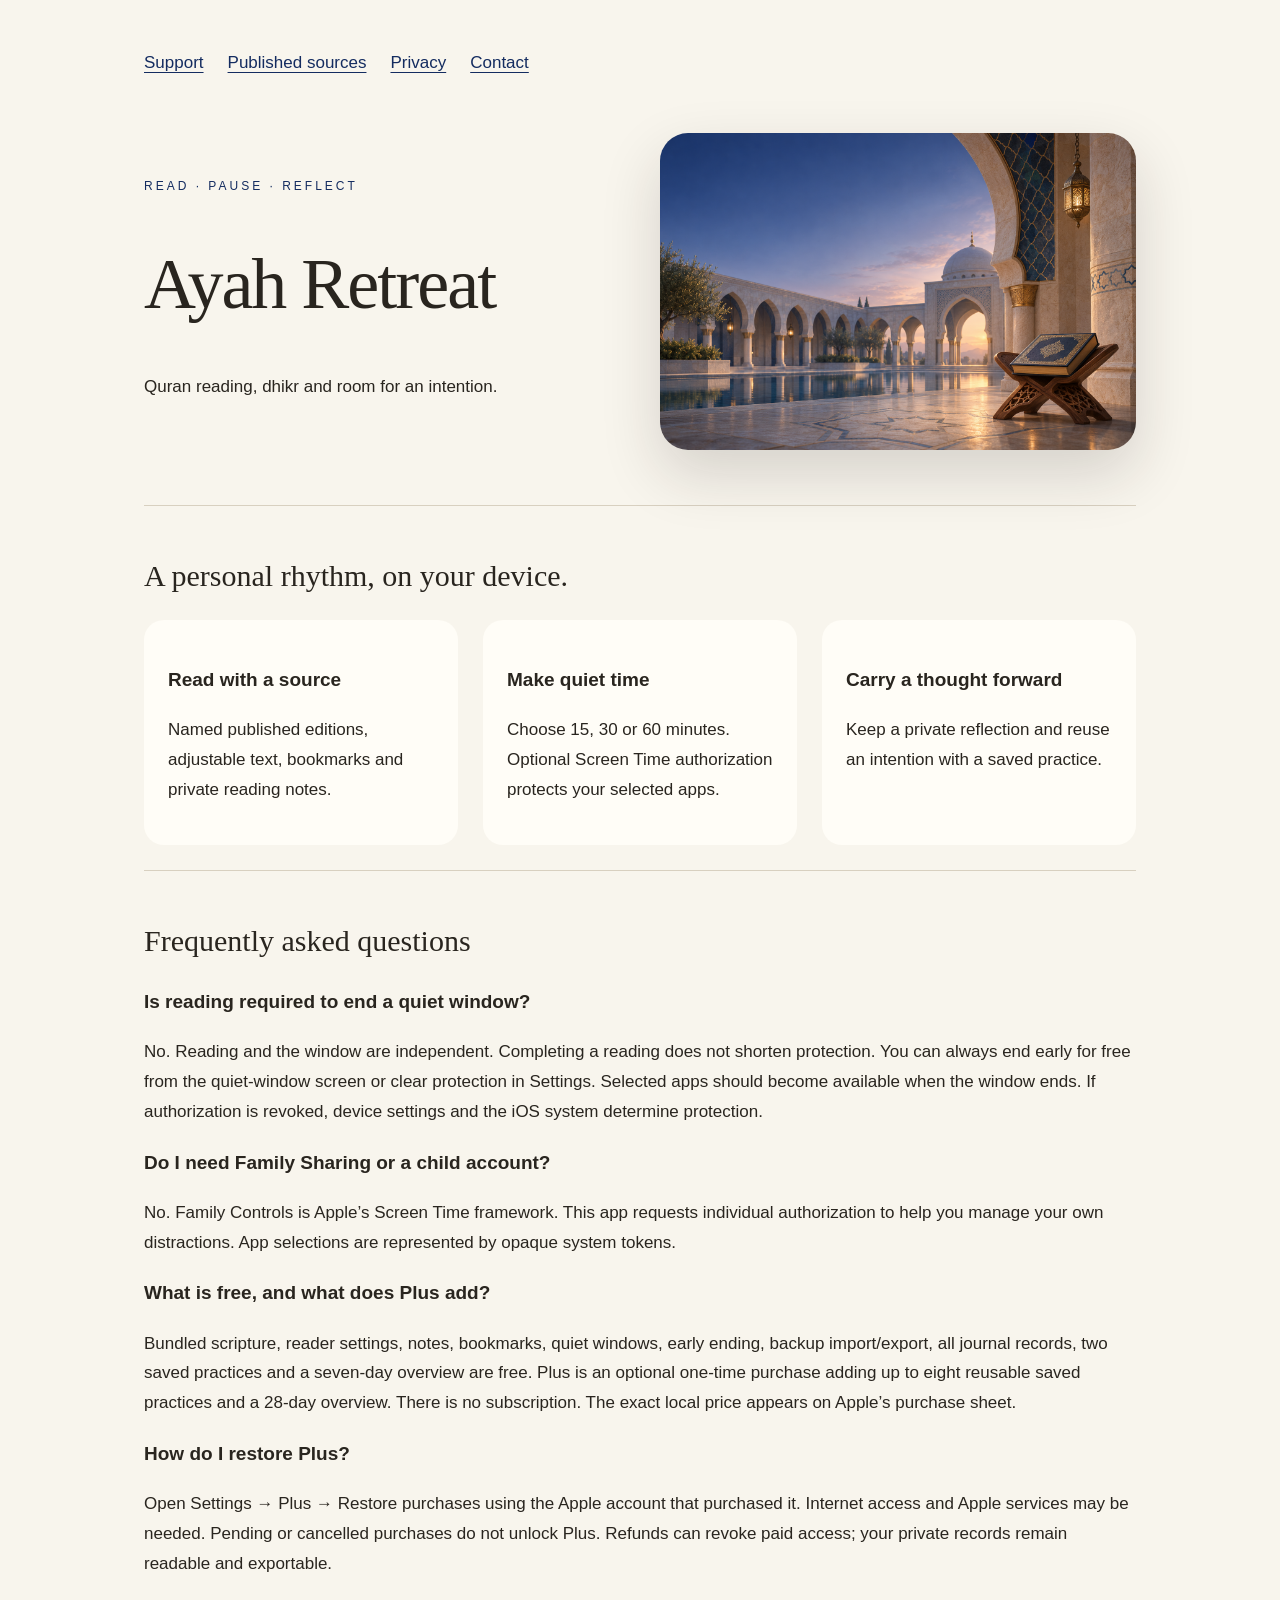
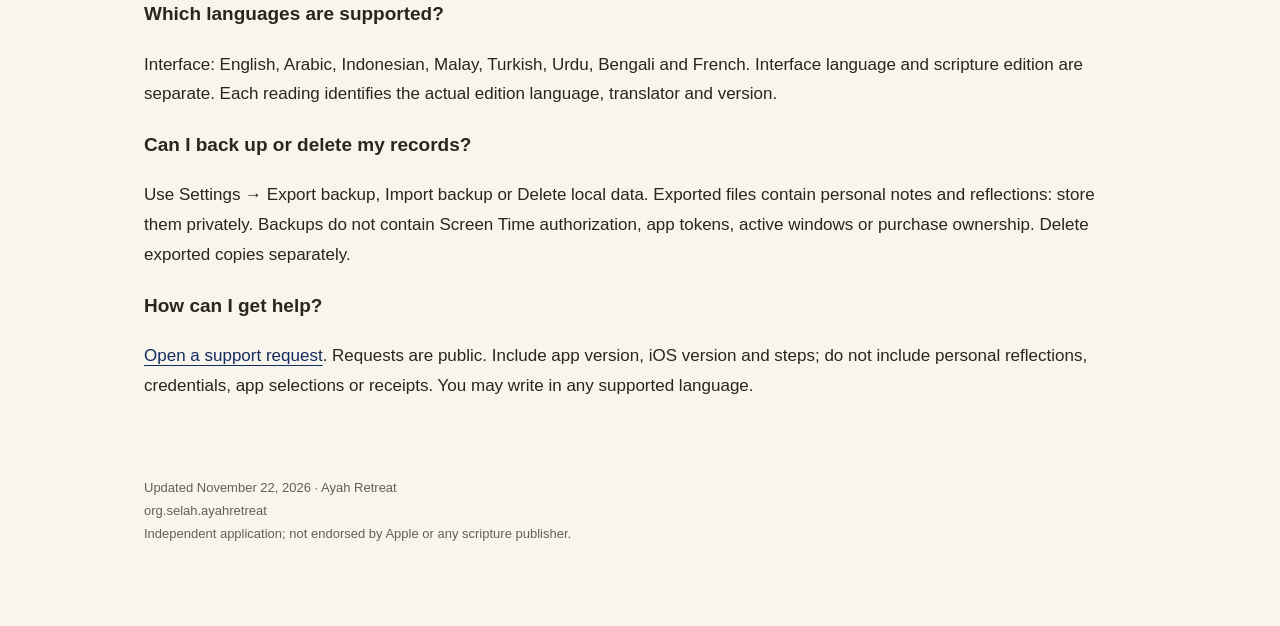
==== index.html @ b2911e2f "Publish support, privacy and published-source information" ====
<!doctype html><html lang="en"><head><meta charset="utf-8"><meta name="viewport" content="width=device-width,initial-scale=1"><title>Support — Ayah Retreat</title><meta name="description" content="Quran reading, dhikr and room for an intention."><link rel="stylesheet" href="style.css"></head><body><main><nav><a href="index.html">Support</a><a href="sources.html">Published sources</a><a href="privacy.html">Privacy</a><a href="https://github.com/wanwanyahoo/ayah-retreat-support/issues/new">Contact</a></nav><header><div><p class="eyebrow">Read · Pause · Reflect</p><h1>Ayah Retreat</h1><p>Quran reading, dhikr and room for an intention.</p></div><img src="hero.png" alt="Original illustrated quiet reading space"></header><section><h2>A personal rhythm, on your device.</h2><div class="cards"><article><h3>Read with a source</h3><p>Named published editions, adjustable text, bookmarks and private reading notes.</p></article><article><h3>Make quiet time</h3><p>Choose 15, 30 or 60 minutes. Optional Screen Time authorization protects your selected apps.</p></article><article><h3>Carry a thought forward</h3><p>Keep a private reflection and reuse an intention with a saved practice.</p></article></div></section><section><h2>Frequently asked questions</h2><h3>Is reading required to end a quiet window?</h3><p>No. Reading and the window are independent. Completing a reading does not shorten protection. You can always end early for free from the quiet-window screen or clear protection in Settings. Selected apps should become available when the window ends. If authorization is revoked, device settings and the iOS system determine protection.</p><h3>Do I need Family Sharing or a child account?</h3><p>No. Family Controls is Apple’s Screen Time framework. This app requests individual authorization to help you manage your own distractions. App selections are represented by opaque system tokens.</p><h3>What is free, and what does Plus add?</h3><p>Bundled scripture, reader settings, notes, bookmarks, quiet windows, early ending, backup import/export, all journal records, two saved practices and a seven-day overview are free. Plus is an optional one-time purchase adding up to eight reusable saved practices and a 28-day overview. There is no subscription. The exact local price appears on Apple’s purchase sheet.</p><h3>How do I restore Plus?</h3><p>Open Settings → Plus → Restore purchases using the Apple account that purchased it. Internet access and Apple services may be needed. Pending or cancelled purchases do not unlock Plus. Refunds can revoke paid access; your private records remain readable and exportable.</p><h3>Which languages are supported?</h3><p>Interface: English, Arabic, Indonesian, Malay, Turkish, Urdu, Bengali and French. Interface language and scripture edition are separate. Each reading identifies the actual edition language, translator and version.</p><h3>Can I back up or delete my records?</h3><p>Use Settings → Export backup, Import backup or Delete local data. Exported files contain personal notes and reflections: store them privately. Backups do not contain Screen Time authorization, app tokens, active windows or purchase ownership. Delete exported copies separately.</p><h3>How can I get help?</h3><p><a href="https://github.com/wanwanyahoo/ayah-retreat-support/issues/new">Open a support request</a>. Requests are public. Include app version, iOS version and steps; do not include personal reflections, credentials, app selections or receipts. You may write in any supported language.</p></section><footer>Updated November 22, 2026 · Ayah Retreat<br>org.selah.ayahretreat<br>Independent application; not endorsed by Apple or any scripture publisher.</footer></main></body></html>
---- style.css ----
*{box-sizing:border-box}body{margin:0;background:#f8f5ed;color:#29251f;font:17px/1.75 -apple-system,BlinkMacSystemFont,"Segoe UI",sans-serif}main{max-width:1040px;margin:auto;padding:48px 24px 80px}nav{display:flex;gap:24px;flex-wrap:wrap}a{color:#142c60;text-underline-offset:4px}header{display:grid;grid-template-columns:1fr 1fr;gap:40px;align-items:center;margin:55px 0}h1{font:clamp(40px,6vw,72px)/1.1 Georgia,serif;letter-spacing:-2px}h2{font:30px/1.3 Georgia,serif}h3{font-size:19px}img{width:100%;border-radius:28px;box-shadow:0 24px 60px #251a1829}section{padding:25px 0;border-top:1px solid #d8d0c0}.eyebrow{font-size:12px;letter-spacing:3px;text-transform:uppercase;color:#142c60}.cards{display:grid;grid-template-columns:repeat(3,1fr);gap:25px}article{background:#fffdf7;padding:24px;border-radius:20px}footer{font-size:13px;color:#655f55;margin-top:35px}@media(max-width:700px){header,.cards{grid-template-columns:1fr}header{gap:16px}main{padding-top:24px}h1{margin:24px 0}}
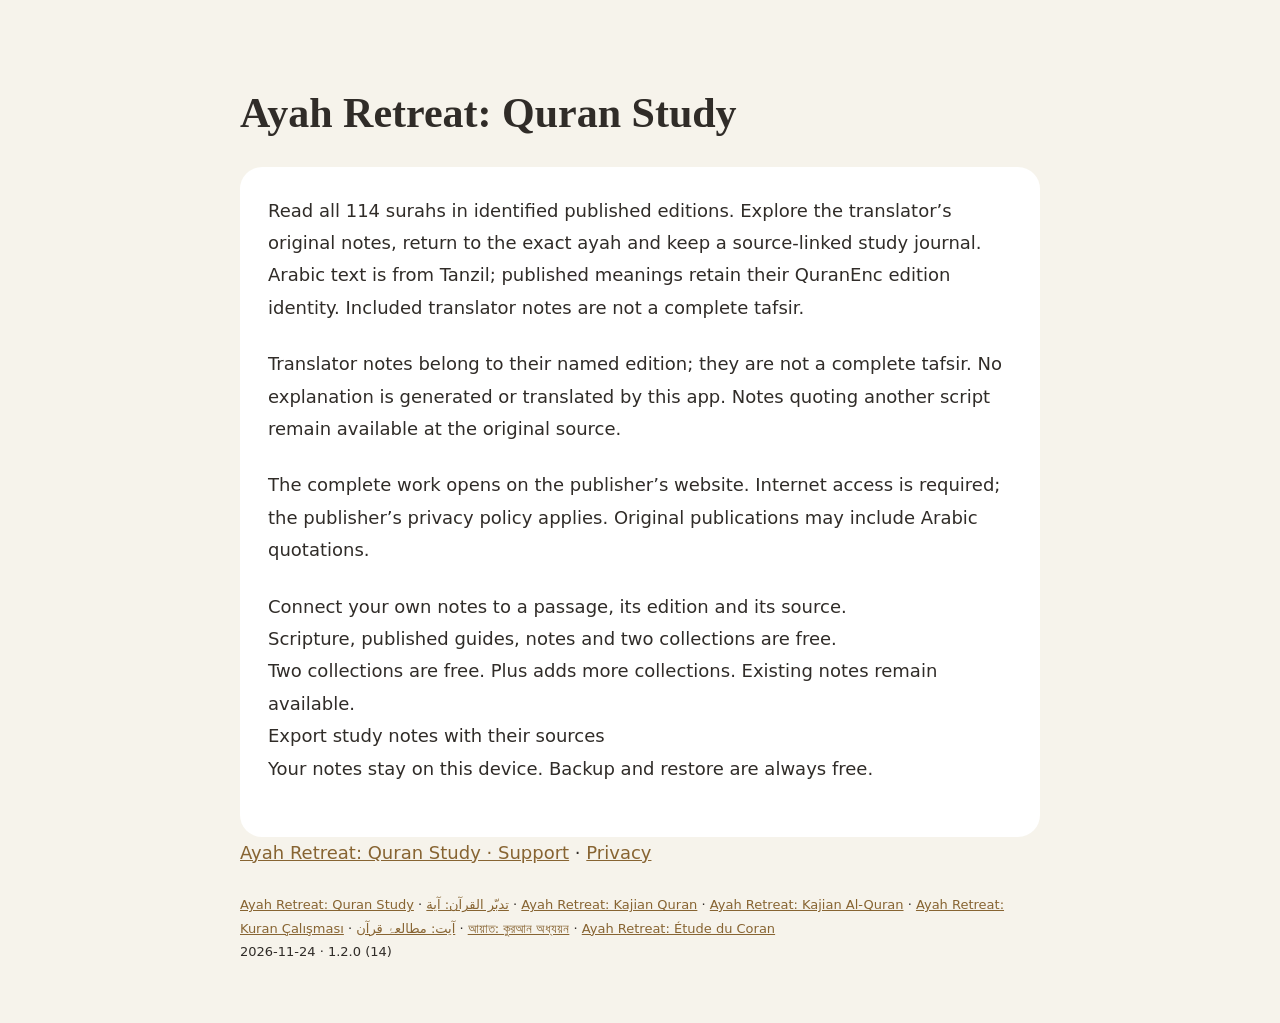
==== commit f5511428: "Replace focus controls with source-linked reading and study support" ====
--- a/index.html
+++ b/index.html
@@ -1 +1 @@
-<!doctype html><html lang="en"><head><meta charset="utf-8"><meta name="viewport" content="width=device-width,initial-scale=1"><title>Support — Ayah Retreat</title><meta name="description" content="Quran reading, dhikr and room for an intention."><link rel="stylesheet" href="style.css"></head><body><main><nav><a href="index.html">Support</a><a href="sources.html">Published sources</a><a href="privacy.html">Privacy</a><a href="https://github.com/wanwanyahoo/ayah-retreat-support/issues/new">Contact</a></nav><header><div><p class="eyebrow">Read · Pause · Reflect</p><h1>Ayah Retreat</h1><p>Quran reading, dhikr and room for an intention.</p></div><img src="hero.png" alt="Original illustrated quiet reading space"></header><section><h2>A personal rhythm, on your device.</h2><div class="cards"><article><h3>Read with a source</h3><p>Named published editions, adjustable text, bookmarks and private reading notes.</p></article><article><h3>Make quiet time</h3><p>Choose 15, 30 or 60 minutes. Optional Screen Time authorization protects your selected apps.</p></article><article><h3>Carry a thought forward</h3><p>Keep a private reflection and reuse an intention with a saved practice.</p></article></div></section><section><h2>Frequently asked questions</h2><h3>Is reading required to end a quiet window?</h3><p>No. Reading and the window are independent. Completing a reading does not shorten protection. You can always end early for free from the quiet-window screen or clear protection in Settings. Selected apps should become available when the window ends. If authorization is revoked, device settings and the iOS system determine protection.</p><h3>Do I need Family Sharing or a child account?</h3><p>No. Family Controls is Apple’s Screen Time framework. This app requests individual authorization to help you manage your own distractions. App selections are represented by opaque system tokens.</p><h3>What is free, and what does Plus add?</h3><p>Bundled scripture, reader settings, notes, bookmarks, quiet windows, early ending, backup import/export, all journal records, two saved practices and a seven-day overview are free. Plus is an optional one-time purchase adding up to eight reusable saved practices and a 28-day overview. There is no subscription. The exact local price appears on Apple’s purchase sheet.</p><h3>How do I restore Plus?</h3><p>Open Settings → Plus → Restore purchases using the Apple account that purchased it. Internet access and Apple services may be needed. Pending or cancelled purchases do not unlock Plus. Refunds can revoke paid access; your private records remain readable and exportable.</p><h3>Which languages are supported?</h3><p>Interface: English, Arabic, Indonesian, Malay, Turkish, Urdu, Bengali and French. Interface language and scripture edition are separate. Each reading identifies the actual edition language, translator and version.</p><h3>Can I back up or delete my records?</h3><p>Use Settings → Export backup, Import backup or Delete local data. Exported files contain personal notes and reflections: store them privately. Backups do not contain Screen Time authorization, app tokens, active windows or purchase ownership. Delete exported copies separately.</p><h3>How can I get help?</h3><p><a href="https://github.com/wanwanyahoo/ayah-retreat-support/issues/new">Open a support request</a>. Requests are public. Include app version, iOS version and steps; do not include personal reflections, credentials, app selections or receipts. You may write in any supported language.</p></section><footer>Updated November 22, 2026 · Ayah Retreat<br>org.selah.ayahretreat<br>Independent application; not endorsed by Apple or any scripture publisher.</footer></main></body></html>+<!doctype html><html lang="en"><head><meta charset="utf-8"><meta name="viewport" content="width=device-width,initial-scale=1"><title>Ayah Retreat: Quran Study</title><style>body{margin:0;background:#f6f3eb;color:#302c28;font:18px/1.8 system-ui}main{max-width:800px;margin:auto;padding:60px 24px}h1{font-family:Georgia,serif;line-height:1.2;font-size:42px}nav,footer{font-size:13px}a{color:#876432}section{background:white;padding:28px;border-radius:22px}p{margin:0 0 24px}</style></head><body><main><h1>Ayah Retreat: Quran Study</h1><section><p>Read all 114 surahs in identified published editions. Explore the translator’s original notes, return to the exact ayah and keep a source-linked study journal. Arabic text is from Tanzil; published meanings retain their QuranEnc edition identity. Included translator notes are not a complete tafsir.</p><p>Translator notes belong to their named edition; they are not a complete tafsir. No explanation is generated or translated by this app. Notes quoting another script remain available at the original source.</p><p>The complete work opens on the publisher’s website. Internet access is required; the publisher’s privacy policy applies. Original publications may include Arabic quotations.</p><p>Connect your own notes to a passage, its edition and its source.<br>Scripture, published guides, notes and two collections are free.<br>Two collections are free. Plus adds more collections. Existing notes remain available.<br>Export study notes with their sources<br>Your notes stay on this device. Backup and restore are always free.</p></section><p><a href="https://github.com/wanwanyahoo/ayah-retreat-support/issues/new">Ayah Retreat: Quran Study · Support</a> · <a href="privacy.html">Privacy</a></p><nav><a href="index.html">Ayah Retreat: Quran Study</a> · <a href="support-ar-SA.html">تدبّر القرآن: آية</a> · <a href="support-id.html">Ayah Retreat: Kajian Quran</a> · <a href="support-ms.html">Ayah Retreat: Kajian Al-Quran</a> · <a href="support-tr.html">Ayah Retreat: Kuran Çalışması</a> · <a href="support-ur-PK.html">آیت: مطالعۂ قرآن</a> · <a href="support-bn-BD.html">আয়াত: কুরআন অধ্যয়ন</a> · <a href="support-fr-FR.html">Ayah Retreat: Étude du Coran</a></nav><footer>2026-11-24 · 1.2.0 (14)</footer></main></body></html>
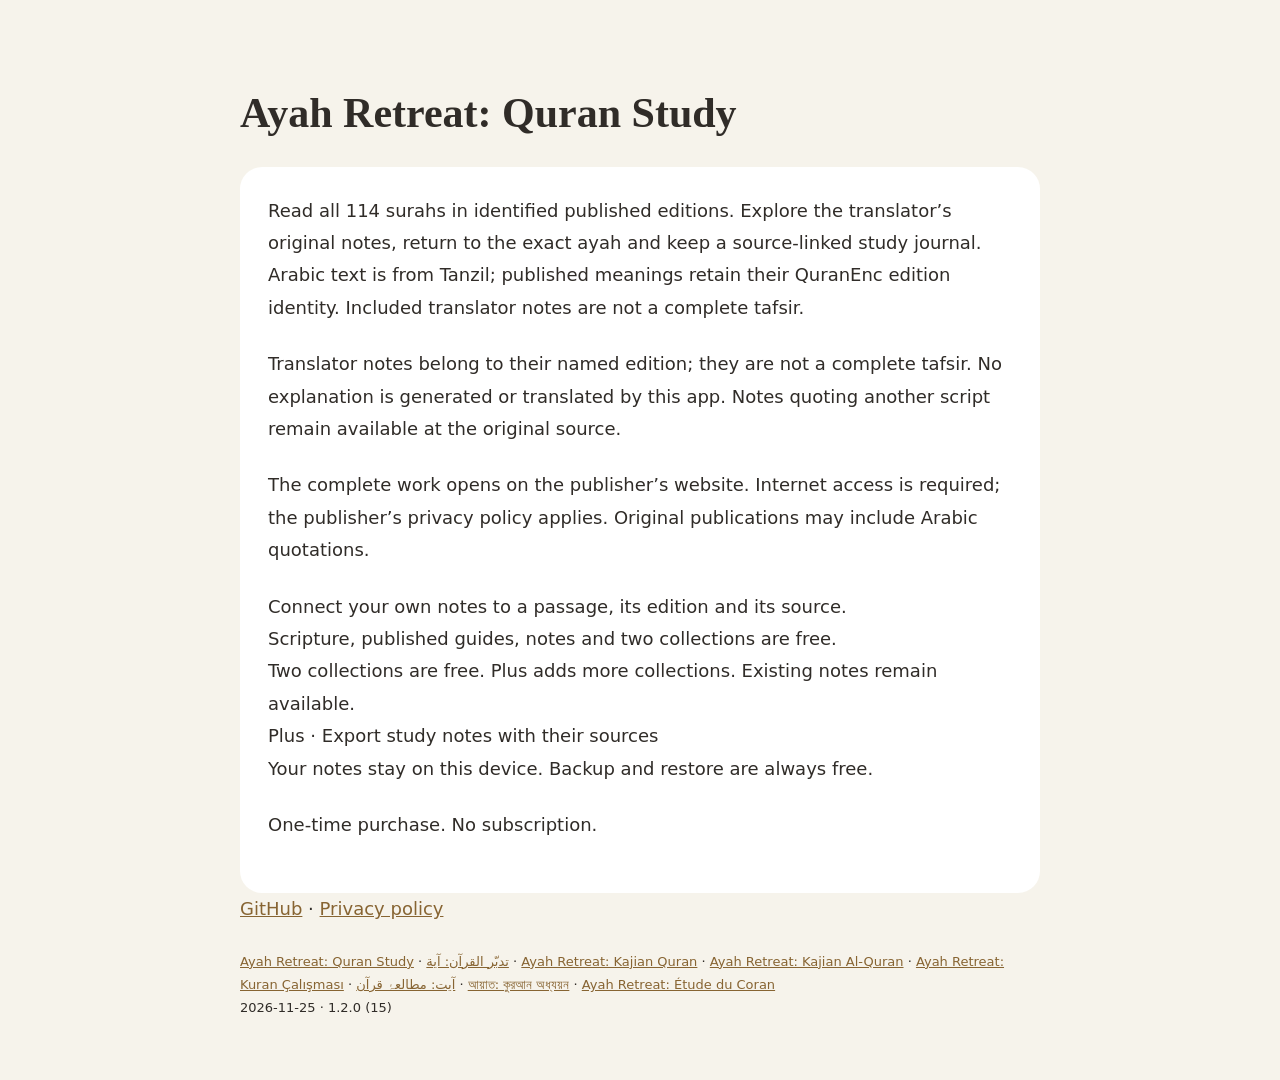
==== commit 553935c0: "Align support with submitted reading and notebook builds" ====
--- a/index.html
+++ b/index.html
@@ -1 +1 @@
-<!doctype html><html lang="en"><head><meta charset="utf-8"><meta name="viewport" content="width=device-width,initial-scale=1"><title>Ayah Retreat: Quran Study</title><style>body{margin:0;background:#f6f3eb;color:#302c28;font:18px/1.8 system-ui}main{max-width:800px;margin:auto;padding:60px 24px}h1{font-family:Georgia,serif;line-height:1.2;font-size:42px}nav,footer{font-size:13px}a{color:#876432}section{background:white;padding:28px;border-radius:22px}p{margin:0 0 24px}</style></head><body><main><h1>Ayah Retreat: Quran Study</h1><section><p>Read all 114 surahs in identified published editions. Explore the translator’s original notes, return to the exact ayah and keep a source-linked study journal. Arabic text is from Tanzil; published meanings retain their QuranEnc edition identity. Included translator notes are not a complete tafsir.</p><p>Translator notes belong to their named edition; they are not a complete tafsir. No explanation is generated or translated by this app. Notes quoting another script remain available at the original source.</p><p>The complete work opens on the publisher’s website. Internet access is required; the publisher’s privacy policy applies. Original publications may include Arabic quotations.</p><p>Connect your own notes to a passage, its edition and its source.<br>Scripture, published guides, notes and two collections are free.<br>Two collections are free. Plus adds more collections. Existing notes remain available.<br>Export study notes with their sources<br>Your notes stay on this device. Backup and restore are always free.</p></section><p><a href="https://github.com/wanwanyahoo/ayah-retreat-support/issues/new">Ayah Retreat: Quran Study · Support</a> · <a href="privacy.html">Privacy</a></p><nav><a href="index.html">Ayah Retreat: Quran Study</a> · <a href="support-ar-SA.html">تدبّر القرآن: آية</a> · <a href="support-id.html">Ayah Retreat: Kajian Quran</a> · <a href="support-ms.html">Ayah Retreat: Kajian Al-Quran</a> · <a href="support-tr.html">Ayah Retreat: Kuran Çalışması</a> · <a href="support-ur-PK.html">آیت: مطالعۂ قرآن</a> · <a href="support-bn-BD.html">আয়াত: কুরআন অধ্যয়ন</a> · <a href="support-fr-FR.html">Ayah Retreat: Étude du Coran</a></nav><footer>2026-11-24 · 1.2.0 (14)</footer></main></body></html>+<!doctype html><html lang="en"><head><meta charset="utf-8"><meta name="viewport" content="width=device-width,initial-scale=1"><title>Ayah Retreat: Quran Study</title><style>body{margin:0;background:#f6f3eb;color:#302c28;font:18px/1.8 system-ui}main{max-width:800px;margin:auto;padding:60px 24px}h1{font-family:Georgia,serif;line-height:1.2;font-size:42px}nav,footer{font-size:13px}a{color:#876432}section{background:white;padding:28px;border-radius:22px}p{margin:0 0 24px}</style></head><body><main><h1>Ayah Retreat: Quran Study</h1><section><p>Read all 114 surahs in identified published editions. Explore the translator’s original notes, return to the exact ayah and keep a source-linked study journal. Arabic text is from Tanzil; published meanings retain their QuranEnc edition identity. Included translator notes are not a complete tafsir.</p><p>Translator notes belong to their named edition; they are not a complete tafsir. No explanation is generated or translated by this app. Notes quoting another script remain available at the original source.</p><p>The complete work opens on the publisher’s website. Internet access is required; the publisher’s privacy policy applies. Original publications may include Arabic quotations.</p><p>Connect your own notes to a passage, its edition and its source.<br>Scripture, published guides, notes and two collections are free.<br>Two collections are free. Plus adds more collections. Existing notes remain available.<br>Plus · Export study notes with their sources<br>Your notes stay on this device. Backup and restore are always free.</p><p>One-time purchase. No subscription.</p></section><p><a href="https://github.com/wanwanyahoo/ayah-retreat-support/issues/new">GitHub</a> · <a href="privacy.html">Privacy policy</a></p><nav><a href="index.html">Ayah Retreat: Quran Study</a> · <a href="support-ar-SA.html">تدبّر القرآن: آية</a> · <a href="support-id.html">Ayah Retreat: Kajian Quran</a> · <a href="support-ms.html">Ayah Retreat: Kajian Al-Quran</a> · <a href="support-tr.html">Ayah Retreat: Kuran Çalışması</a> · <a href="support-ur-PK.html">آیت: مطالعۂ قرآن</a> · <a href="support-bn-BD.html">আয়াত: কুরআন অধ্যয়ন</a> · <a href="support-fr-FR.html">Ayah Retreat: Étude du Coran</a></nav><footer>2026-11-25 · 1.2.0 (15)</footer></main></body></html>
